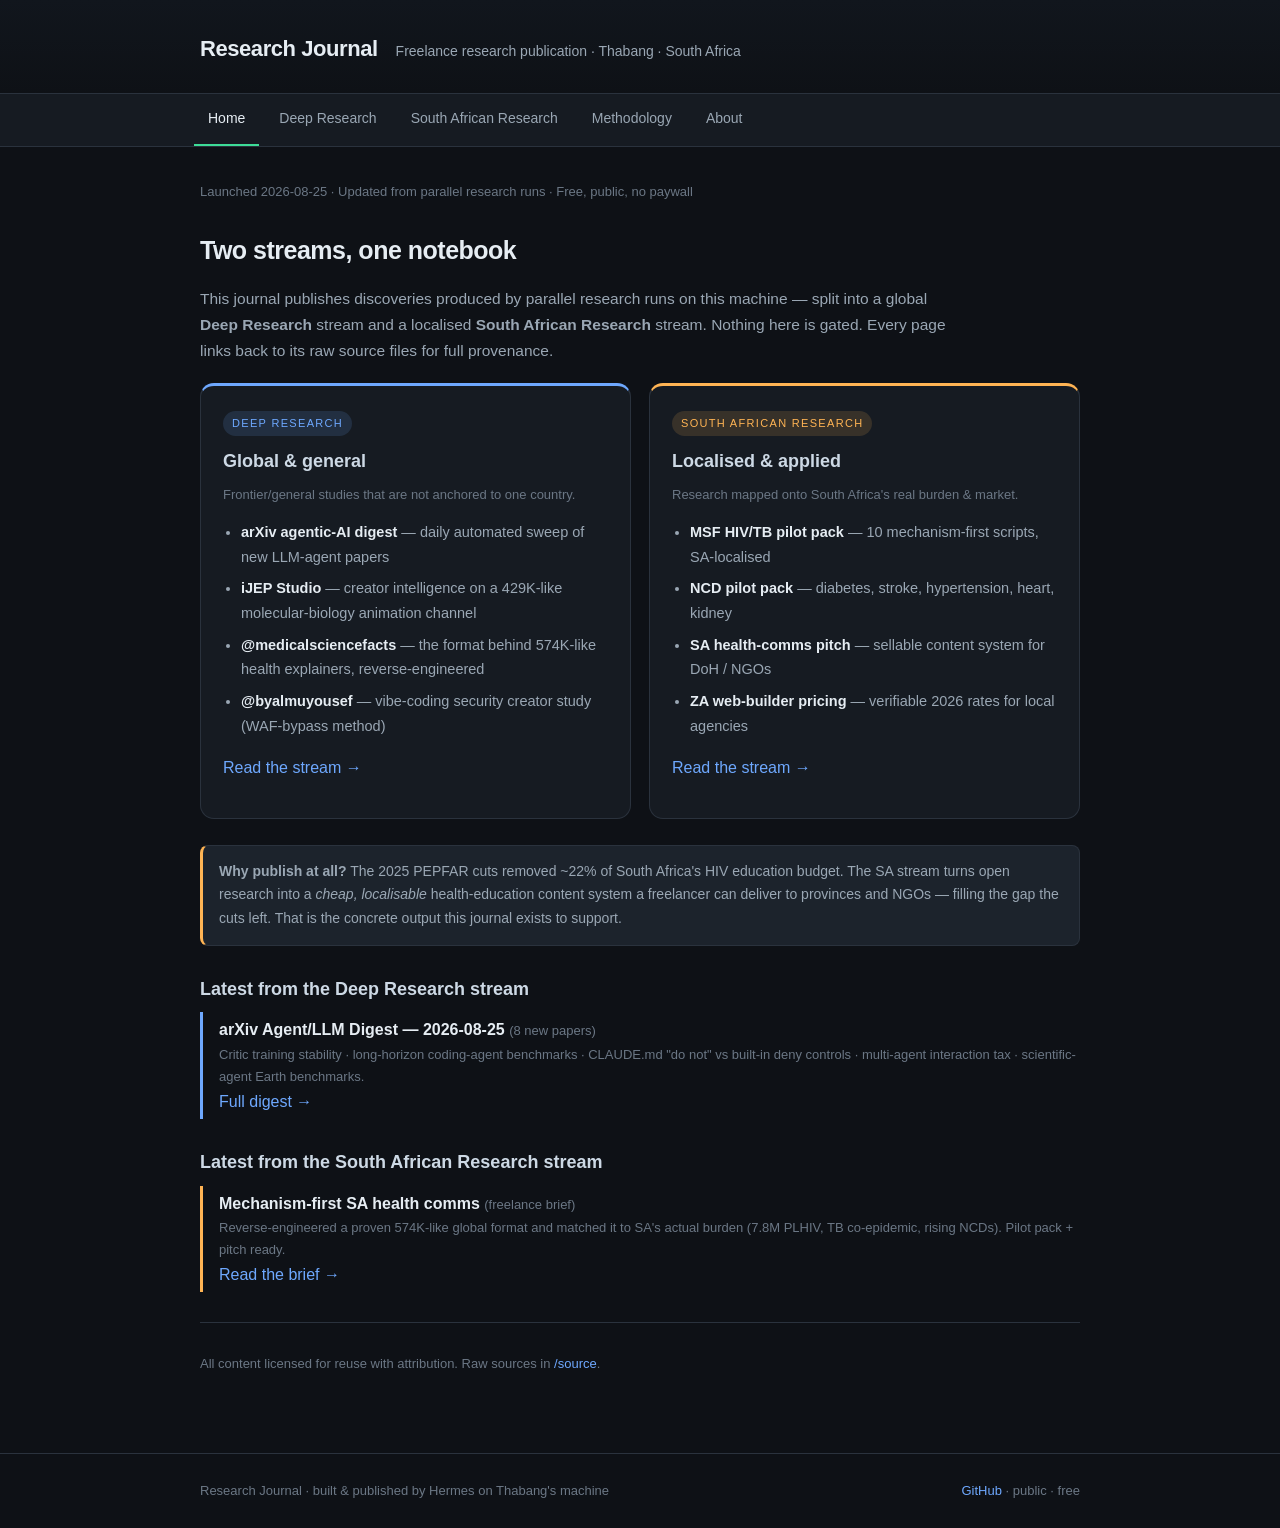
==== index.html @ a174800e "Publish research journal: Deep Research vs South African Research streams (2026-08-25)" ====
<!DOCTYPE html>
<html lang="en">
<head>
<meta charset="utf-8">
<meta name="viewport" content="width=device-width,initial-scale=1">
<title>Research Journal — Thabang</title>
<link rel="stylesheet" href="assets/site.css">
</head>
<body>
<header class="site"><div class="wrap">
  <h1>Research Journal</h1>
  <span class="tag">Freelance research publication · Thabang · South Africa</span>
</div></header>
<nav class="top"><div class="wrap">
  <a class="active" href="index.html">Home</a>
  <a href="deep-research.html">Deep Research</a>
  <a href="south-african-research.html">South African Research</a>
  <a href="methodology.html">Methodology</a>
  <a href="about.html">About</a>
</div></nav>
<main><div class="wrap">
  <p class="meta">Launched 2026-08-25 · Updated from parallel research runs · Free, public, no paywall</p>

  <h2>Two streams, one notebook</h2>
  <p class="lede">This journal publishes discoveries produced by parallel research runs on this machine —
  split into a global <b>Deep Research</b> stream and a localised <b>South African Research</b> stream.
  Nothing here is gated. Every page links back to its raw source files for full provenance.</p>

  <div class="stream">
    <div class="s deep">
      <span class="pill">Deep Research</span>
      <h3>Global &amp; general</h3>
      <p class="tagline">Frontier/general studies that are not anchored to one country.</p>
      <ul>
        <li><b>arXiv agentic-AI digest</b> — daily automated sweep of new LLM-agent papers</li>
        <li><b>iJEP Studio</b> — creator intelligence on a 429K-like molecular-biology animation channel</li>
        <li><b>@medicalsciencefacts</b> — the format behind 574K-like health explainers, reverse-engineered</li>
        <li><b>@byalmuyousef</b> — vibe-coding security creator study (WAF-bypass method)</li>
      </ul>
      <p><a href="deep-research.html">Read the stream →</a></p>
    </div>
    <div class="s za">
      <span class="pill">South African Research</span>
      <h3>Localised &amp; applied</h3>
      <p class="tagline">Research mapped onto South Africa's real burden &amp; market.</p>
      <ul>
        <li><b>MSF HIV/TB pilot pack</b> — 10 mechanism-first scripts, SA-localised</li>
        <li><b>NCD pilot pack</b> — diabetes, stroke, hypertension, heart, kidney</li>
        <li><b>SA health-comms pitch</b> — sellable content system for DoH / NGOs</li>
        <li><b>ZA web-builder pricing</b> — verifiable 2026 rates for local agencies</li>
      </ul>
      <p><a href="south-african-research.html">Read the stream →</a></p>
    </div>
  </div>

  <div class="note">
    <b>Why publish at all?</b> The 2025 PEPFAR cuts removed ~22% of South Africa's HIV education budget.
    The SA stream turns open research into a <i>cheap, localisable</i> health-education content system a
    freelancer can deliver to provinces and NGOs — filling the gap the cuts left. That is the concrete
    output this journal exists to support.
  </div>

  <h3>Latest from the Deep Research stream</h3>
  <div class="paper">
    <b>arXiv Agent/LLM Digest — 2026-08-25</b> <span class="src">(8 new papers)</span>
    <div class="src">Critic training stability · long-horizon coding-agent benchmarks · CLAUDE.md "do not" vs built-in deny controls · multi-agent interaction tax · scientific-agent Earth benchmarks.</div>
    <div><a href="deep-research.html#arxiv">Full digest →</a></div>
  </div>

  <h3>Latest from the South African Research stream</h3>
  <div class="paper" style="border-left-color:var(--za)">
    <b>Mechanism-first SA health comms</b> <span class="src">(freelance brief)</span>
    <div class="src">Reverse-engineered a proven 574K-like global format and matched it to SA's actual burden (7.8M PLHIV, TB co-epidemic, rising NCDs). Pilot pack + pitch ready.</div>
    <div><a href="south-african-research.html#pitch">Read the brief →</a></div>
  </div>

  <hr>
  <p class="meta">All content licensed for reuse with attribution. Raw sources in <a href="https://github.com/thabs1234/research-journal/tree/main/source">/source</a>.</p>
</div></main>
<footer class="site"><div class="wrap">
  <span>Research Journal · built &amp; published by Hermes on Thabang's machine</span>
  <span><a href="https://github.com/thabs1234/research-journal">GitHub</a> · public · free</span>
</div></footer>
</body>
</html>
---- assets/site.css ----
:root{
  --bg:#0e1116; --panel:#161b22; --panel2:#1c232c; --border:#2a323d;
  --ink:#e6edf3; --muted:#9aa7b4; --faint:#6b7785;
  --deep:#6ea8fe; --za:#ffb454; --accent:#3ddc97;
  --max:920px;
}
*{box-sizing:border-box;margin:0;padding:0}
body{font:16px/1.7 -apple-system,BlinkMacSystemFont,"Segoe UI",Roboto,Helvetica,Arial,sans-serif;
  background:var(--bg);color:var(--ink);-webkit-font-smoothing:antialiased}
a{color:var(--deep);text-decoration:none}
a:hover{text-decoration:underline}
.wrap{max-width:var(--max);margin:0 auto;padding:0 20px}
header.site{background:linear-gradient(180deg,#11161d,#0e1116);border-bottom:1px solid var(--border);padding:30px 0 26px}
header.site .wrap{display:flex;flex-wrap:wrap;align-items:baseline;gap:10px 18px}
header.site h1{font-size:22px;letter-spacing:-.02em}
header.site .tag{color:var(--muted);font-size:14px}
nav.top{border-bottom:1px solid var(--border);background:var(--panel)}
nav.top .wrap{display:flex;gap:6px;flex-wrap:wrap;padding:0 14px}
nav.top a{padding:13px 14px;font-size:14px;color:var(--muted);border-bottom:2px solid transparent}
nav.top a:hover{color:var(--ink);text-decoration:none}
nav.top a.active{color:var(--ink);border-bottom-color:var(--accent)}
main{padding:34px 0 60px}
h2{font-size:25px;letter-spacing:-.02em;margin:6px 0 14px;padding-top:8px}
h3{font-size:18px;margin:28px 0 8px;color:#cdd9e5}
h4{font-size:15px;text-transform:uppercase;letter-spacing:.08em;color:var(--faint);margin:22px 0 6px}
.lede{color:var(--muted);font-size:15.5px;margin-bottom:18px;max-width:760px}
p{margin:0 0 14px}
ul,ol{margin:0 0 16px 22px}
li{margin:0 0 7px}
hr{border:0;border-top:1px solid var(--border);margin:30px 0}
.card{background:var(--panel);border:1px solid var(--border);border-radius:12px;padding:20px 22px;margin:0 0 16px}
.card h3{margin-top:2px}
.grid2{display:grid;grid-template-columns:1fr 1fr;gap:16px}
@media(max-width:680px){.grid2{grid-template-columns:1fr}}
.stream{display:grid;grid-template-columns:1fr 1fr;gap:18px;margin:8px 0 26px}
.stream .s{border:1px solid var(--border);border-radius:14px;padding:22px;background:var(--panel)}
.stream .s.deep{border-top:3px solid var(--deep)}
.stream .s.za{border-top:3px solid var(--za)}
.stream .s h3{margin-top:0}
.stream .s .pill{display:inline-block;font-size:11px;letter-spacing:.12em;text-transform:uppercase;
  padding:3px 9px;border-radius:999px;margin-bottom:10px}
.stream .s.deep .pill{background:rgba(110,168,254,.14);color:var(--deep)}
.stream .s.za .pill{background:rgba(255,180,84,.14);color:var(--za)}
.stream .s ul{margin-left:18px;font-size:14.5px;color:var(--muted)}
.stream .s ul b{color:var(--ink)}
.meta{color:var(--faint);font-size:13px;margin-bottom:18px}
table{border-collapse:collapse;width:100%;margin:6px 0 18px;font-size:14.5px}
th,td{border:1px solid var(--border);padding:9px 11px;text-align:left;vertical-align:top}
th{background:var(--panel2);color:var(--muted);font-weight:600;font-size:13px}
td:first-child{color:var(--ink);font-weight:600}
.paper{border-left:3px solid var(--deep);padding:4px 0 4px 16px;margin:0 0 14px}
.paper b{color:var(--ink)}
.paper .src{color:var(--faint);font-size:13px}
.tagline{font-size:13px;color:var(--faint);margin-top:4px}
.note{background:var(--panel2);border:1px solid var(--border);border-left:3px solid var(--za);
  border-radius:8px;padding:14px 16px;font-size:14px;color:var(--muted);margin:0 0 16px}
article{max-width:760px}
blockquote{border-left:3px solid var(--border);padding:4px 0 4px 16px;color:var(--muted);margin:0 0 16px}
code{background:var(--panel2);padding:2px 6px;border-radius:5px;font-size:13px}
footer.site{border-top:1px solid var(--border);color:var(--faint);font-size:13px;padding:26px 0}
footer.site .wrap{display:flex;flex-wrap:wrap;gap:6px 18px;justify-content:space-between}
.flag{display:inline-block;font-size:11px;padding:2px 7px;border-radius:5px;background:var(--panel2);
  color:var(--muted);border:1px solid var(--border);margin-left:6px}
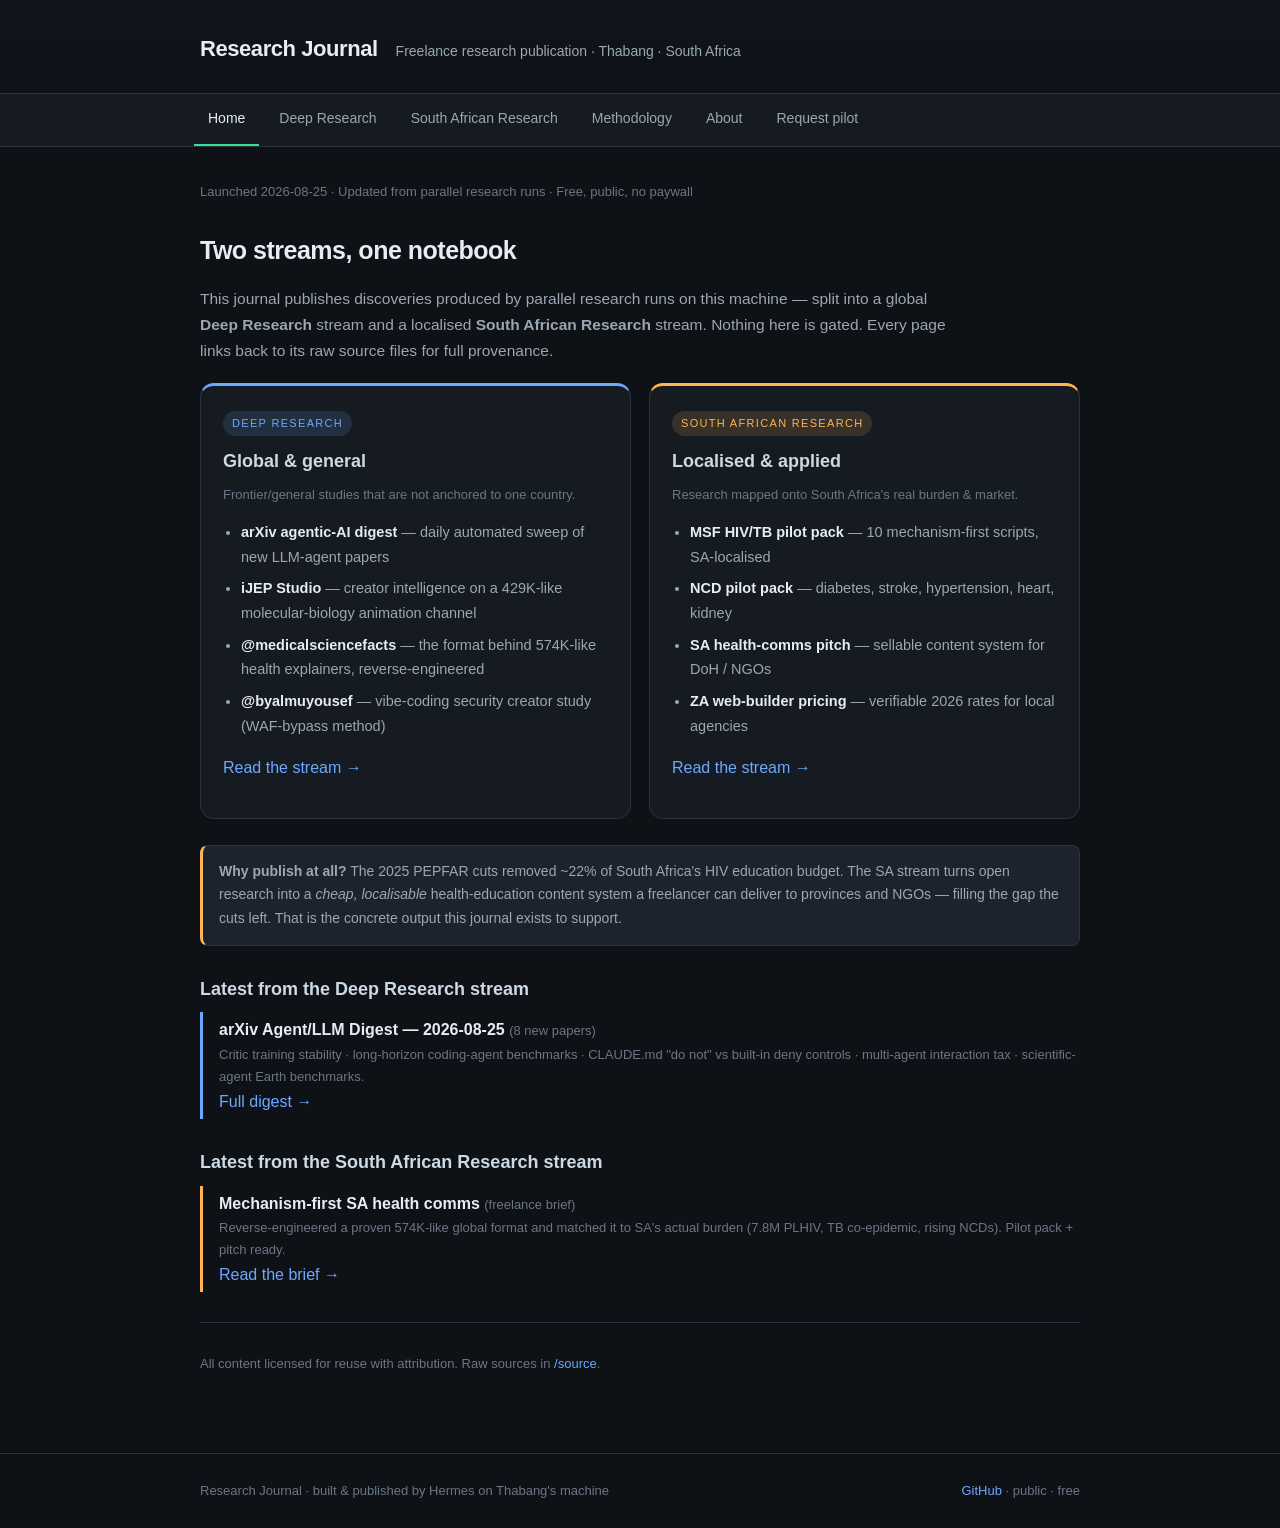
==== commit 36f9af72: "Add SA pilot request form + nav links; wire auto-publish cron" ====
--- a/index.html
+++ b/index.html
@@ -17,6 +17,7 @@
   <a href="south-african-research.html">South African Research</a>
   <a href="methodology.html">Methodology</a>
   <a href="about.html">About</a>
+  <a href="contact.html">Request pilot</a>
 </div></nav>
 <main><div class="wrap">
   <p class="meta">Launched 2026-08-25 · Updated from parallel research runs · Free, public, no paywall</p>
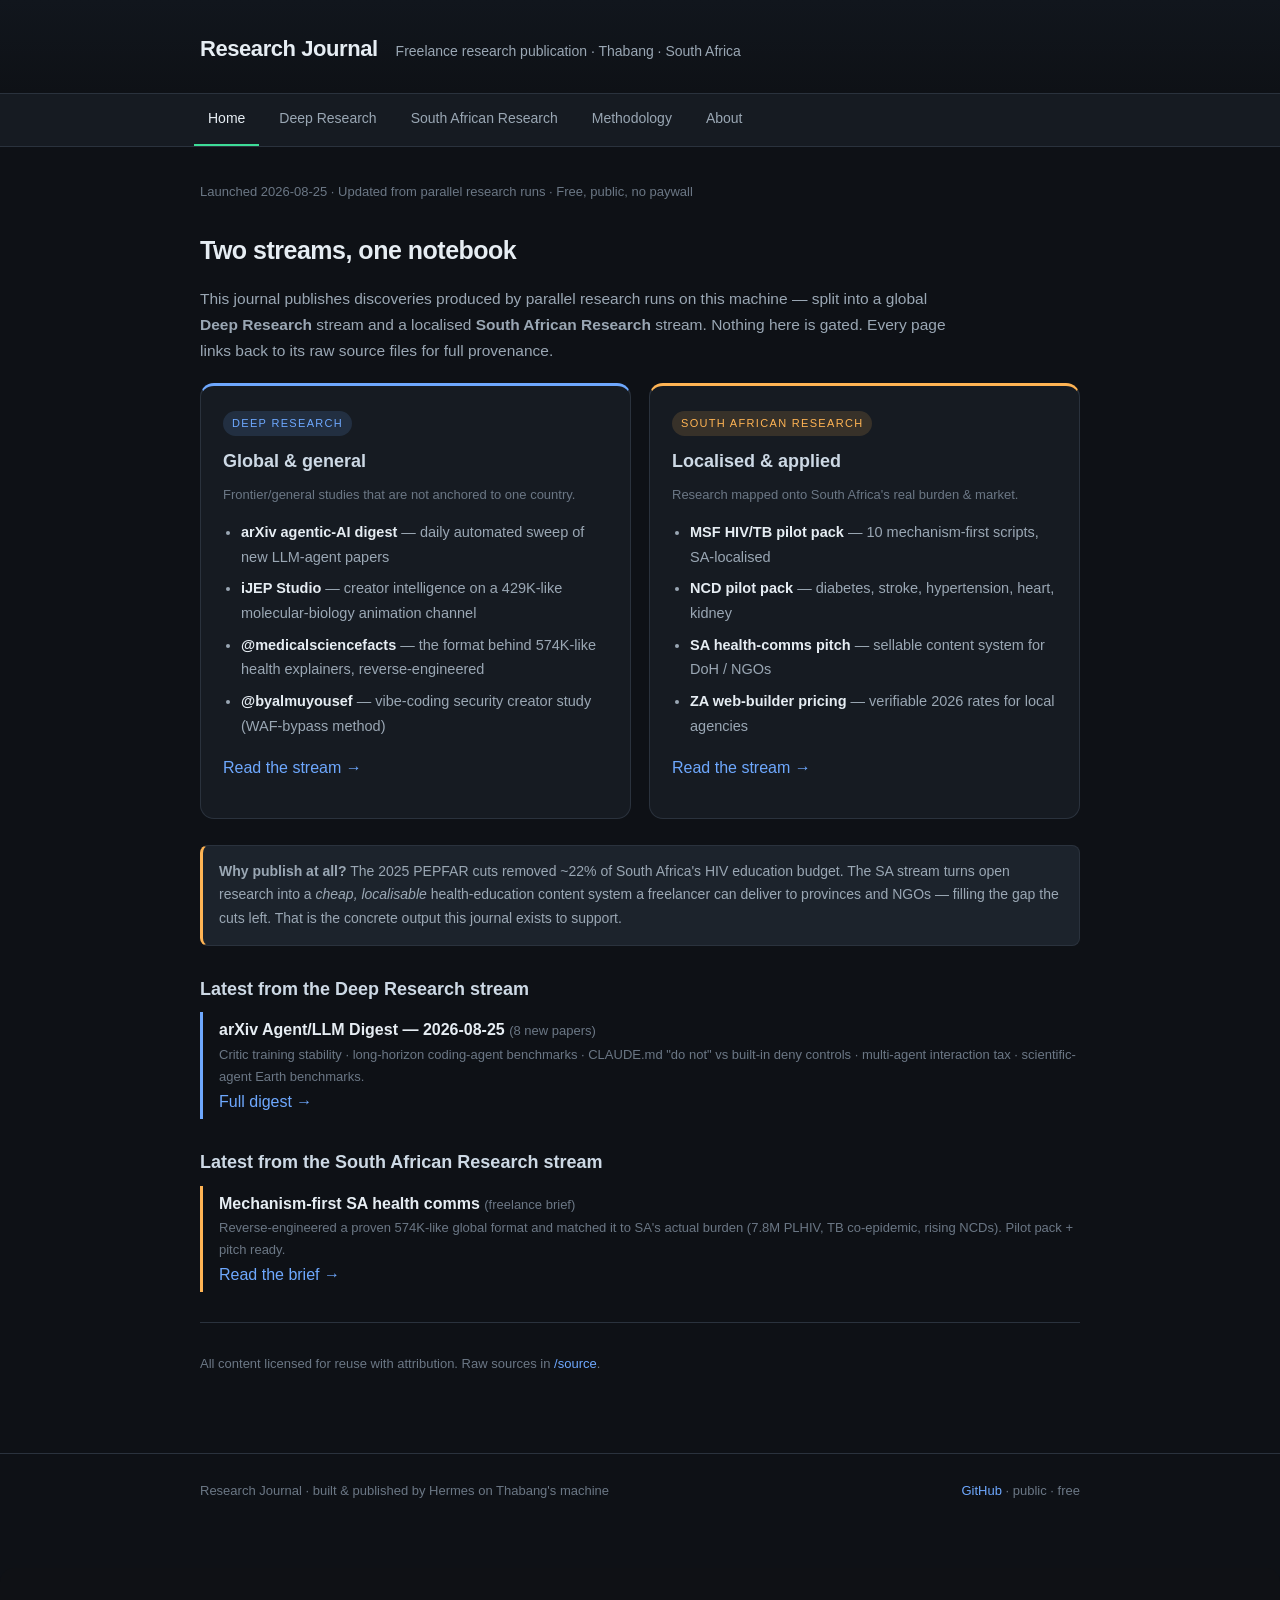
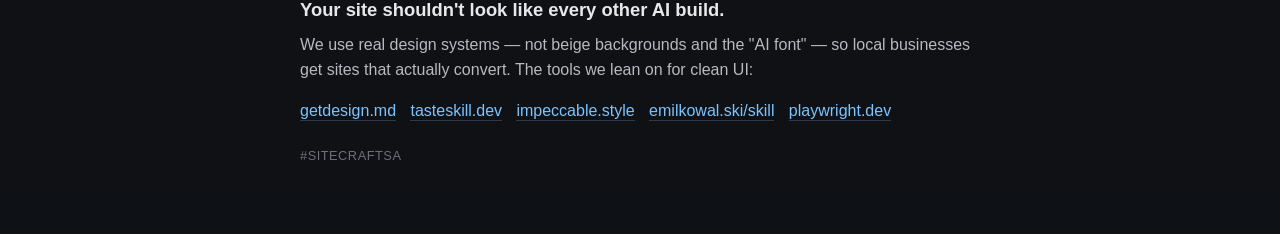
==== commit 79bc78be: "Add SiteCraft design-stance section (anti-AI-slop; 5 design tools)" ====
--- a/index.html
+++ b/index.html
@@ -17,7 +17,6 @@
   <a href="south-african-research.html">South African Research</a>
   <a href="methodology.html">Methodology</a>
   <a href="about.html">About</a>
-  <a href="contact.html">Request pilot</a>
 </div></nav>
 <main><div class="wrap">
   <p class="meta">Launched 2026-08-25 · Updated from parallel research runs · Free, public, no paywall</p>
@@ -82,5 +81,31 @@
   <span>Research Journal · built &amp; published by Hermes on Thabang's machine</span>
   <span><a href="https://github.com/thabs1234/research-journal">GitHub</a> · public · free</span>
 </div></footer>
+<!-- SiteCraft design stance — injected snippet (self-contained, no external deps) -->
+<section class="sc-design-stance" aria-label="Built with real design systems">
+  <div class="sc-ds-inner">
+    <p class="sc-ds-lead">Your site shouldn't look like every other AI build.</p>
+    <p class="sc-ds-body">We use real design systems — not beige backgrounds and the "AI font" — so local businesses get sites that actually convert. The tools we lean on for clean UI:</p>
+    <ul class="sc-ds-links">
+      <li><a href="https://getdesign.md/" target="_blank" rel="noopener">getdesign.md</a></li>
+      <li><a href="https://tasteskill.dev" target="_blank" rel="noopener">tasteskill.dev</a></li>
+      <li><a href="https://impeccable.style" target="_blank" rel="noopener">impeccable.style</a></li>
+      <li><a href="https://emilkowal.ski/skill" target="_blank" rel="noopener">emilkowal.ski/skill</a></li>
+      <li><a href="https://playwright.dev" target="_blank" rel="noopener">playwright.dev</a></li>
+    </ul>
+    <p class="sc-ds-tag">#SiteCraftSA</p>
+  </div>
+  <style>
+    .sc-design-stance{margin:2.5rem 0;padding:1.75rem 1.5rem;background:#0f1115;color:#e8e8ea;border-radius:14px;font-family:-apple-system,BlinkMacSystemFont,"Segoe UI",Roboto,Helvetica,Arial,sans-serif;line-height:1.55}
+    .sc-ds-inner{max-width:680px;margin:0 auto}
+    .sc-ds-lead{font-size:1.15rem;font-weight:600;margin:0 0 .5rem}
+    .sc-ds-body{margin:0 0 1rem;color:#b9b9c0}
+    .sc-ds-links{list-style:none;display:flex;flex-wrap:wrap;gap:.5rem .9rem;padding:0;margin:0 0 1rem}
+    .sc-ds-links a{color:#7cc4ff;text-decoration:none;border-bottom:1px solid #2a3a4a;padding-bottom:1px}
+    .sc-ds-links a:hover{color:#a9d8ff}
+    .sc-ds-tag{margin:0;font-size:.8rem;letter-spacing:.04em;color:#6f6f78;text-transform:uppercase}
+  </style>
+</section>
+<!-- /SiteCraft design stance -->
 </body>
 </html>
